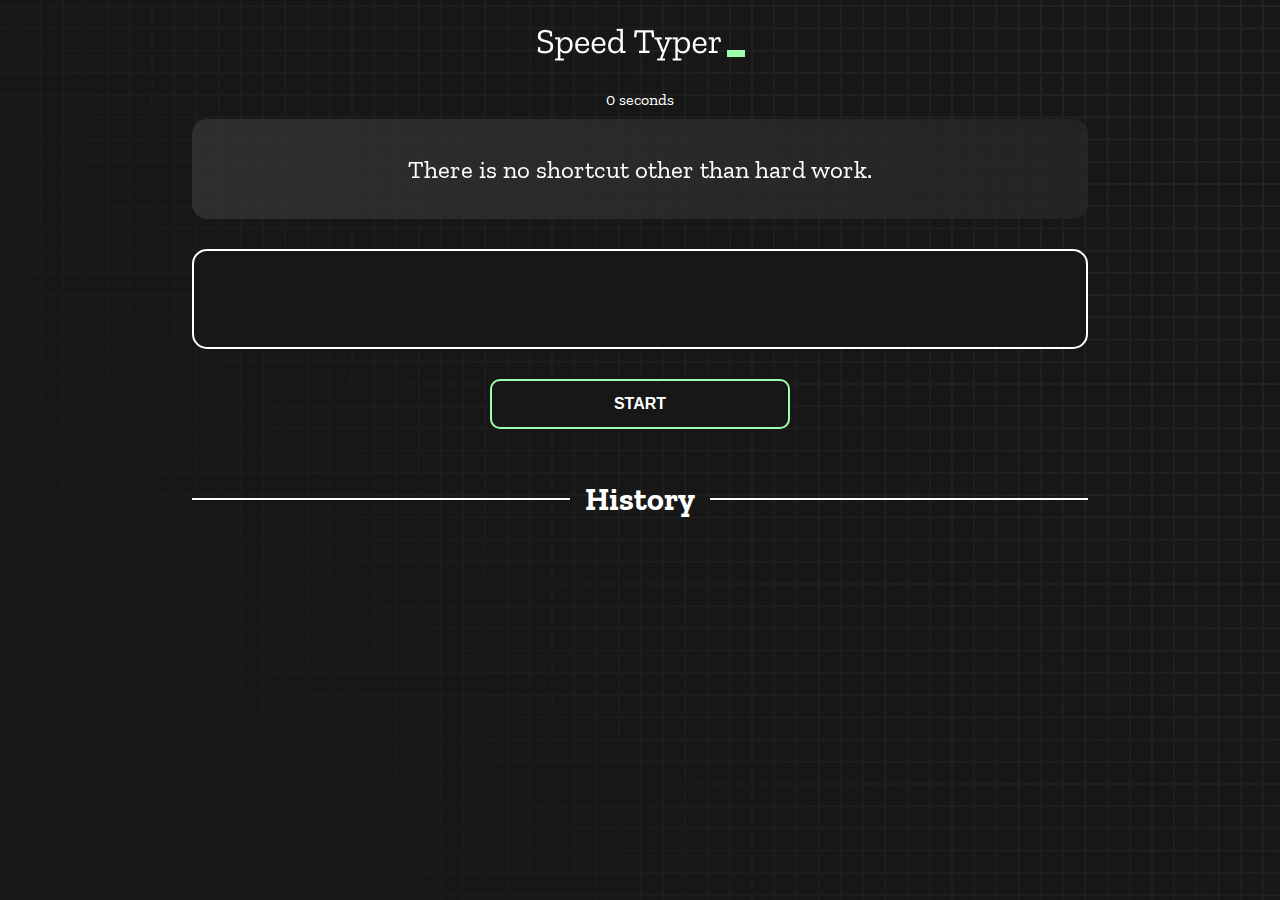
==== index.html @ 453d710a "Initial commit" ====
<!DOCTYPE html>
<html lang="en">
  <head>
    <meta charset="UTF-8" />
    <meta http-equiv="X-UA-Compatible" content="IE=edge" />
    <meta name="viewport" content="width=device-width, initial-scale=1.0" />
    <title>Speed Monster</title>
    <link rel="stylesheet" href="styles.css" />
    <link rel="preconnect" href="https://fonts.googleapis.com" />
    <link rel="preconnect" href="https://fonts.gstatic.com" crossorigin />
    <link
      href="https://fonts.googleapis.com/css2?family=Zilla+Slab:wght@300;400;500&display=swap"
      rel="stylesheet"
    />
  </head>
  <body>
    <h1 class="title"><img src="./logo.png" /></h1>
    <div id="show-time">0 seconds</div>

    <div class="box-container">
      <div id="question"></div>

      <div id="display" class="inactive"></div>

      <div class="buttons">
        <button id="starts">START</button>
      </div>

      <div class="divider-container">
        <div class="line"></div>
        <h1 class="title2">History</h1>
        <div class="line"></div>
      </div>
      <div id="histories"></div>
    </div>

    <div id="countdown"></div>
    <div id="modal-background" class="hidden"></div>
    <div id="result" class="hidden"></div>

    <script src="./history.js"></script>
    <script src="./script.js"></script>
  </body>
</html>
---- styles.css ----
* {
  padding: 0;
  margin: 0;
  box-sizing: border-box;
}

body {
  background-image: url("./bg.png");
  background-size: cover;
  background-position: left top;
  font-family: "Zilla Slab", serif;
}

.box-container {
  width: 70%;
  margin: 0 auto;
}

#question {
  height: 100px;
  display: flex;
  align-items: center;
  justify-content: center;
  color: white;
  font-size: 25px;
  border-radius: 15px;
  background: rgb(255, 255, 255);
  background: linear-gradient(
    92.49deg,
    rgba(255, 255, 255, 0.1) 0.18%,
    rgba(255, 255, 255, 0.05) 99.85%
  );
  backdrop-filter: blur(5px);
  margin-bottom: 30px;
}

#display {
  height: 100px;
  display: flex;
  flex-wrap: wrap;
  align-items: center;
  padding-left: 5rem;
  color: white;
  font-size: 32px;
  background-color: #171717;
  border: 2px solid #9dffad;
  border-radius: 15px;
}

#countdown {
  position: fixed;
  height: 100vh;
  width: 100vw;
  background-color: rgba(0, 0, 0, 0.8);
  top: 0;
  left: 0;
  display: flex;
  align-items: center;
  justify-content: center;
  font-size: 3rem;
  color: white;
  display: none;
}
#result {
  position: fixed;
  top: 10%; 
  left: 10%;
  transform: translate(-50%, -50%);
  height: 250px;
  width: 400px;
  background-color: #171717;
  border-radius: 15px;
  border: 2px solid #9dffad;
  color: white;
  text-align: center;
  padding: 2rem;
}
#show-time{
  text-align: center;
  color: white;
  margin: 10px 0;
}

.green {
  color: #9dffad;
}
.red {
  color: #eb6565;
}
.bold {
  font-weight: 700;
}
.inactive {
  border: 2px solid white !important;
}
.hidden {
  display: none;
}
.title {
  text-align: center;
  color: white;
  margin: 20px 0;
}

.divider-container {
  height: 80px;
  display: flex;
  justify-content: center;
  align-items: center;
  gap: 15px;
  margin: 0 auto;
}

.line {
  height: 2px;
  background: white;
  width: 100%;
}

.title2 {
  color: white;
  display: block;
}

.buttons {
  display: flex;
  justify-content: center;
  margin: 30px 0;
}
button {
  padding: 10px 20px;
  border: none;
  font-size: 16px;
  font-weight: bold;
  width: 300px;
  height: 50px;
  color: white;
  background-color: #171717;
  border-radius: 10px;
  border: 2px solid #9dffad;
  cursor: pointer;
}

#histories {
  display: flex;
  flex-wrap: wrap;
  justify-content: space-around;
}

.card {
  width: 100%;
  height: 100%;
  padding: 50px;
  display: flex;
  justify-content: space-between;
  align-items: center;
  padding: 20px 30px;
  color: white;
  border-radius: 15px;
  background: rgb(255, 255, 255);
  background: linear-gradient(
    92.49deg,
    rgba(255, 255, 255, 0.1) 0.18%,
    rgba(255, 255, 255, 0.05) 99.85%
  );
  backdrop-filter: blur(5px);
  margin-bottom: 30px;
}

#modal-background {
  background: rgb(255, 255, 255);
  background: linear-gradient(
    92.49deg,
    rgba(255, 255, 255, 0.1) 0.18%,
    rgba(255, 255, 255, 0.05) 99.85%
  );
  backdrop-filter: blur(5px);
  height: 100vh;
  width: 100%;
  position: fixed;
  top: 0;
}

@media only screen and (max-width: 700px) {
  .box-container {
    padding: 0 20px;
    width: 100%;
  }
  .card {
    flex-direction: column;
  }
}
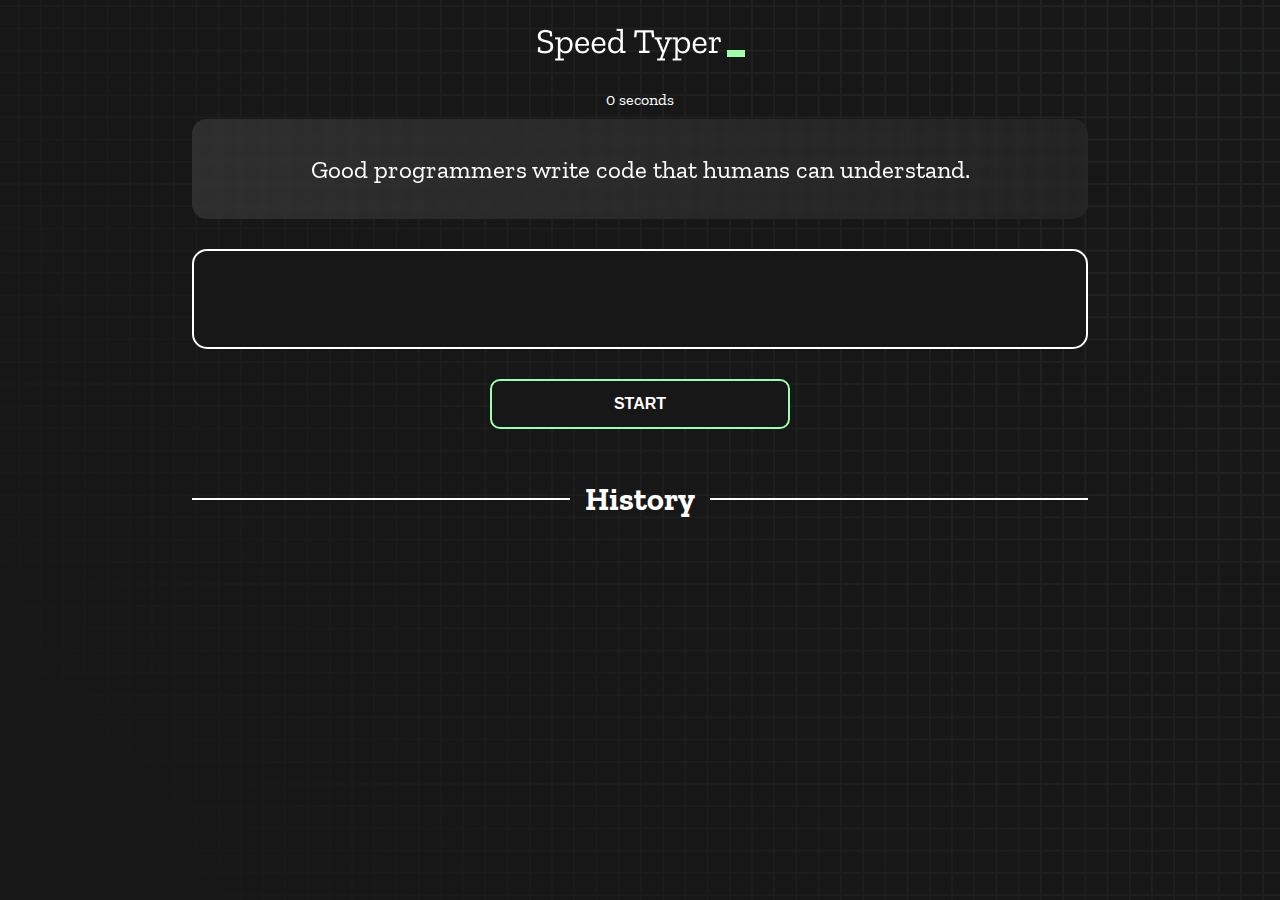
==== commit a498fcba: "first task" ====
--- a/index.html
+++ b/index.html
@@ -21,9 +21,9 @@
       <div id="question"></div>
 
       <div id="display" class="inactive"></div>
-
+      <!-- first error worng id -->
       <div class="buttons">
-        <button id="starts">START</button>
+        <button id="start">START</button>
       </div>
 
       <div class="divider-container">
